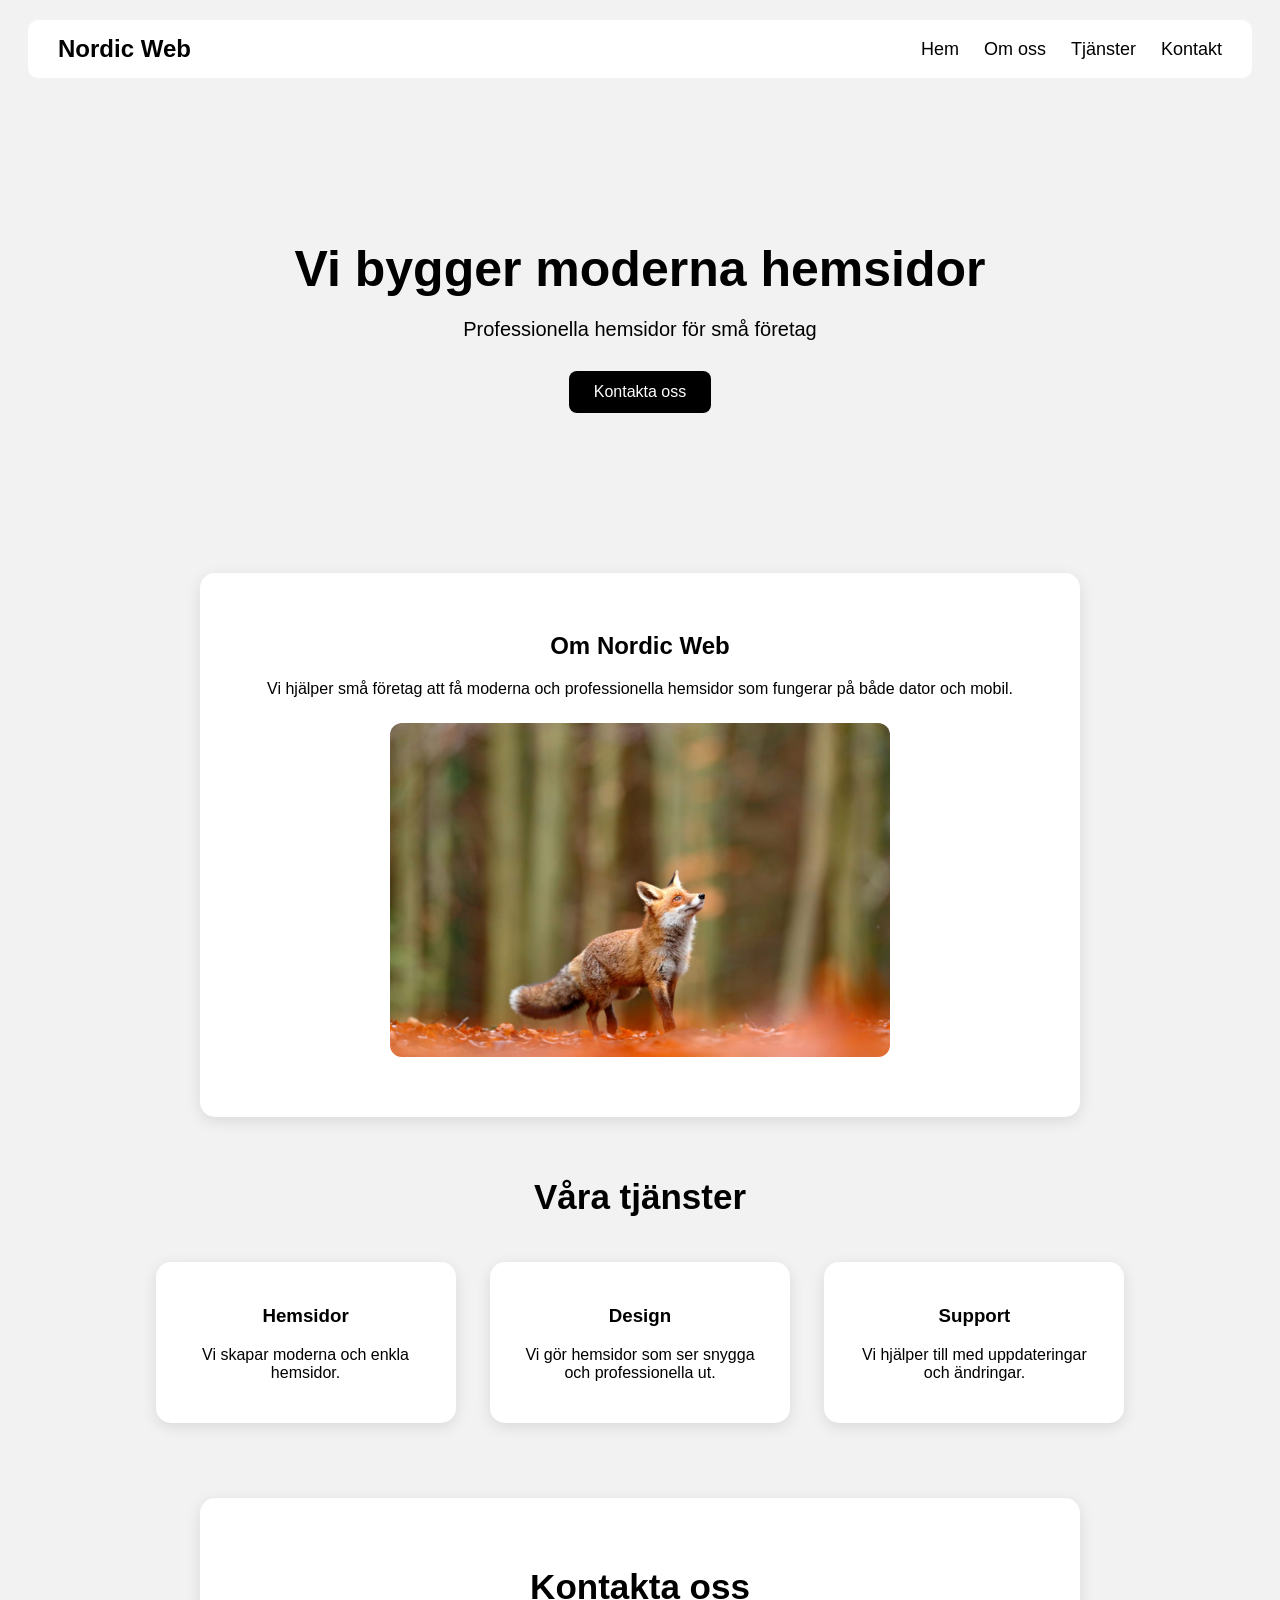
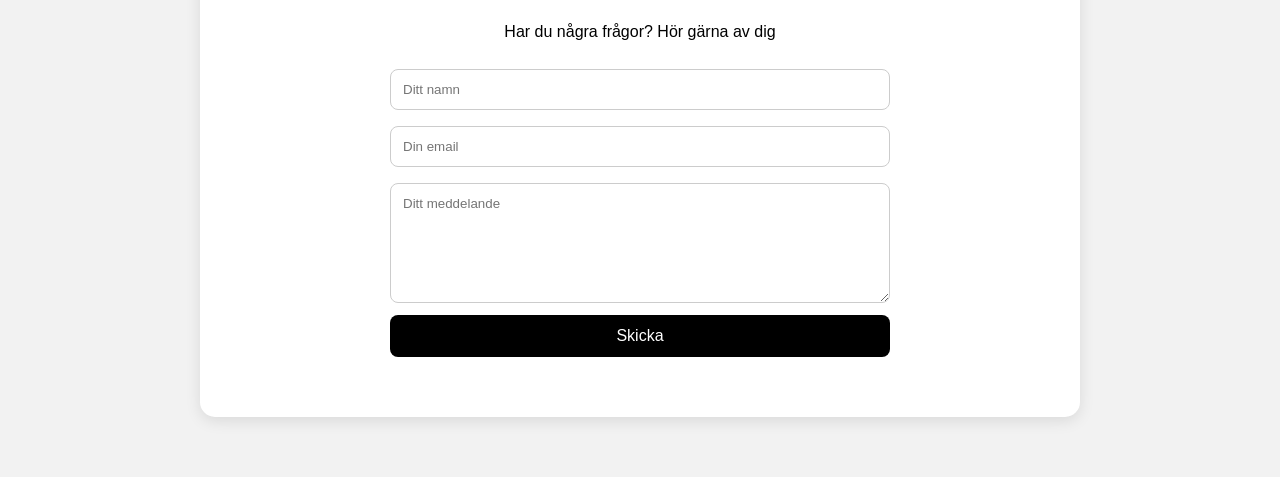
==== index.html @ 2dbf31d2 "Add files via upload" ====
<!DOCTYPE html>
<html>
<head>
    <link rel="stylesheet" href="style.css">
    <meta charset="UTF-8">
    <title>Nordic Web</title>
</head>

<body>
<nav>
    <h2>Nordic Web</h2>

    <div>
        <a href="#">Hem</a>
        <a href="#om-oss">Om oss</a>
        <a href="#tjanster">Tjänster</a>
        <a href="#kontakt">Kontakt</a>
    </div>
</nav>
  
    <section class="hero">
    <h1>Vi bygger moderna hemsidor</h1>
    <p>Professionella hemsidor för små företag</p>
    <button onclick="gaTillKontakt()">Kontakta oss</button>
</section>
  
   <section id="om-oss">
    <h2>Om Nordic Web</h2>
    <p>
        Vi hjälper små företag att få moderna och professionella hemsidor
        som fungerar på både dator och mobil.

        <img src="images/bild.jpg" alt="Bild på företaget">
    </p>
</section>
        <section id="tjanster">
    <h2>Våra tjänster</h2>

   <div class="service">
    <h3>Hemsidor</h3>
    <p>Vi skapar moderna och enkla hemsidor.</p>
</div>

<div class="service">
    <h3>Design</h3>
    <p>Vi gör hemsidor som ser snygga och professionella ut.</p>
</div>

<div class="service">
    <h3>Support</h3>
    <p>Vi hjälper till med uppdateringar och ändringar.</p>
</div>
</section>

<section id="kontakt">
    <h2>Kontakta oss</h2>
    <p>Har du några frågor? Hör gärna av dig</p>

    <form>
        <input type="text" placeholder="Ditt namn">
        <input type="email" placeholder="Din email">
        <textarea placeholder="Ditt meddelande"></textarea>
        <button type="submit">Skicka</button>
    </form>

</section>

<script src="script.js"></script>

</body>
</html>
---- style.css ----
html {
    scroll-behavior: smooth;
}
body {
  
    background-color: #f2f2f2;
    font-family: Arial, sans-serif;
    text-align: center;
}
header {
    background-color: white;
    padding: 30px;
    margin: 20px;
    border-radius: 15px;
}
button {
    background-color: black;
    color: white;
    padding: 12px 25px;
    border: none;
    border-radius: 8px;
    font-size: 16px;
    cursor: pointer;
}
button:hover {
    background-color: gray;
}
img {
    width: 400px;
    border-radius: 10px;
}
nav {
    background-color: white;
    padding: 15px 30px;
    margin: 20px;
    border-radius: 10px;
    display: flex;
    justify-content: space-between;
    align-items: center;
}

nav h2 {
    margin: 0;
}

nav div {
    display: flex;
    gap: 25px;
}

nav a {
    color: black;
    text-decoration: none;
    font-size: 18px;
    margin: 0;
}

form {
    max-width: 500px;
    margin: 20px auto;
}

input,
textarea {
    width: 100%;
    padding: 12px;
    margin: 8px 0;
    border: 1px solid #ccc;
    border-radius: 8px;
    box-sizing: border-box;
    font-family: Arial, sans-serif;
}

textarea {
    height: 120px;
    resize: vertical;
}

form button {
    width: 100%;
}
.hero {
    padding: 100px 20px;
    text-align: center;
}

.hero h1 {
    font-size: 50px;
    margin-bottom: 20px;
}

.hero p {
    font-size: 20px;
    margin-bottom: 30px;
}
#om-oss {
    max-width: 800px;
    margin: 60px auto;
    padding: 40px;
    text-align: center;
    background-color: white;
    border-radius: 15px;
    box-shadow: 0 4px 15px rgba(0, 0, 0, 0.1);
}
.service {
    background-color: white;
    padding: 25px;
    margin: 15px;
    border-radius: 15px;
    display: inline-block;
    width: 250px;
    vertical-align: top;
    box-shadow: 0 4px 15px rgba(0, 0, 0, 0.1);
}
#tjanster {
    text-align: center;
    margin: 60px auto;
}

#tjanster h2 {
    font-size: 35px;
    margin-bottom: 30px;
}
.service {
    transition: transform 0.2s ease;
}

.service:hover {
    transform: translateY(-5px);
}
#kontakt {
    max-width: 800px;
    margin: 60px auto;
    padding: 40px;
    background-color: white;
    border-radius: 15px;
    box-shadow: 0 4px 15px rgba(0, 0, 0, 0.1);
    text-align: center;
}

#kontakt h2 {
    font-size: 35px;
    margin-bottom: 10px;
}
#om-oss img {
    width: 100%;
    max-width: 500px;
    margin-top: 25px;
    border-radius: 12px;
}
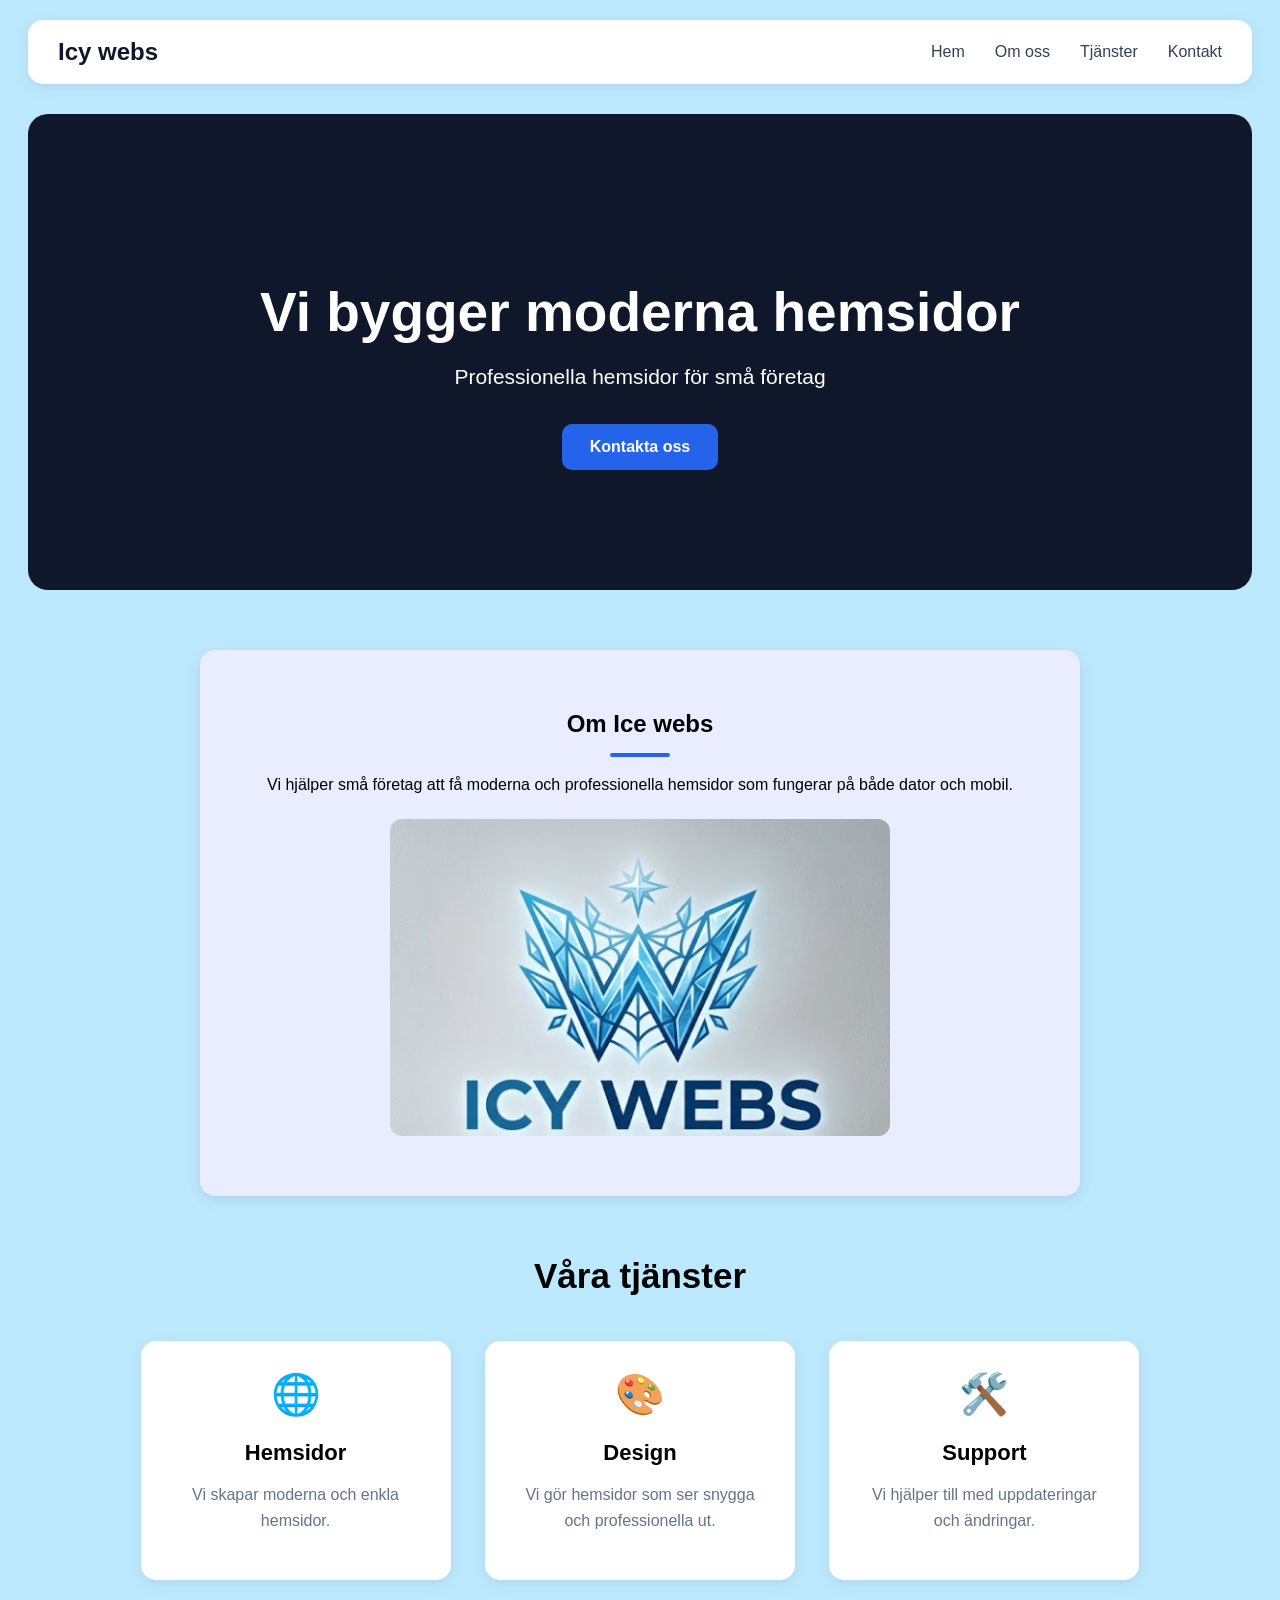
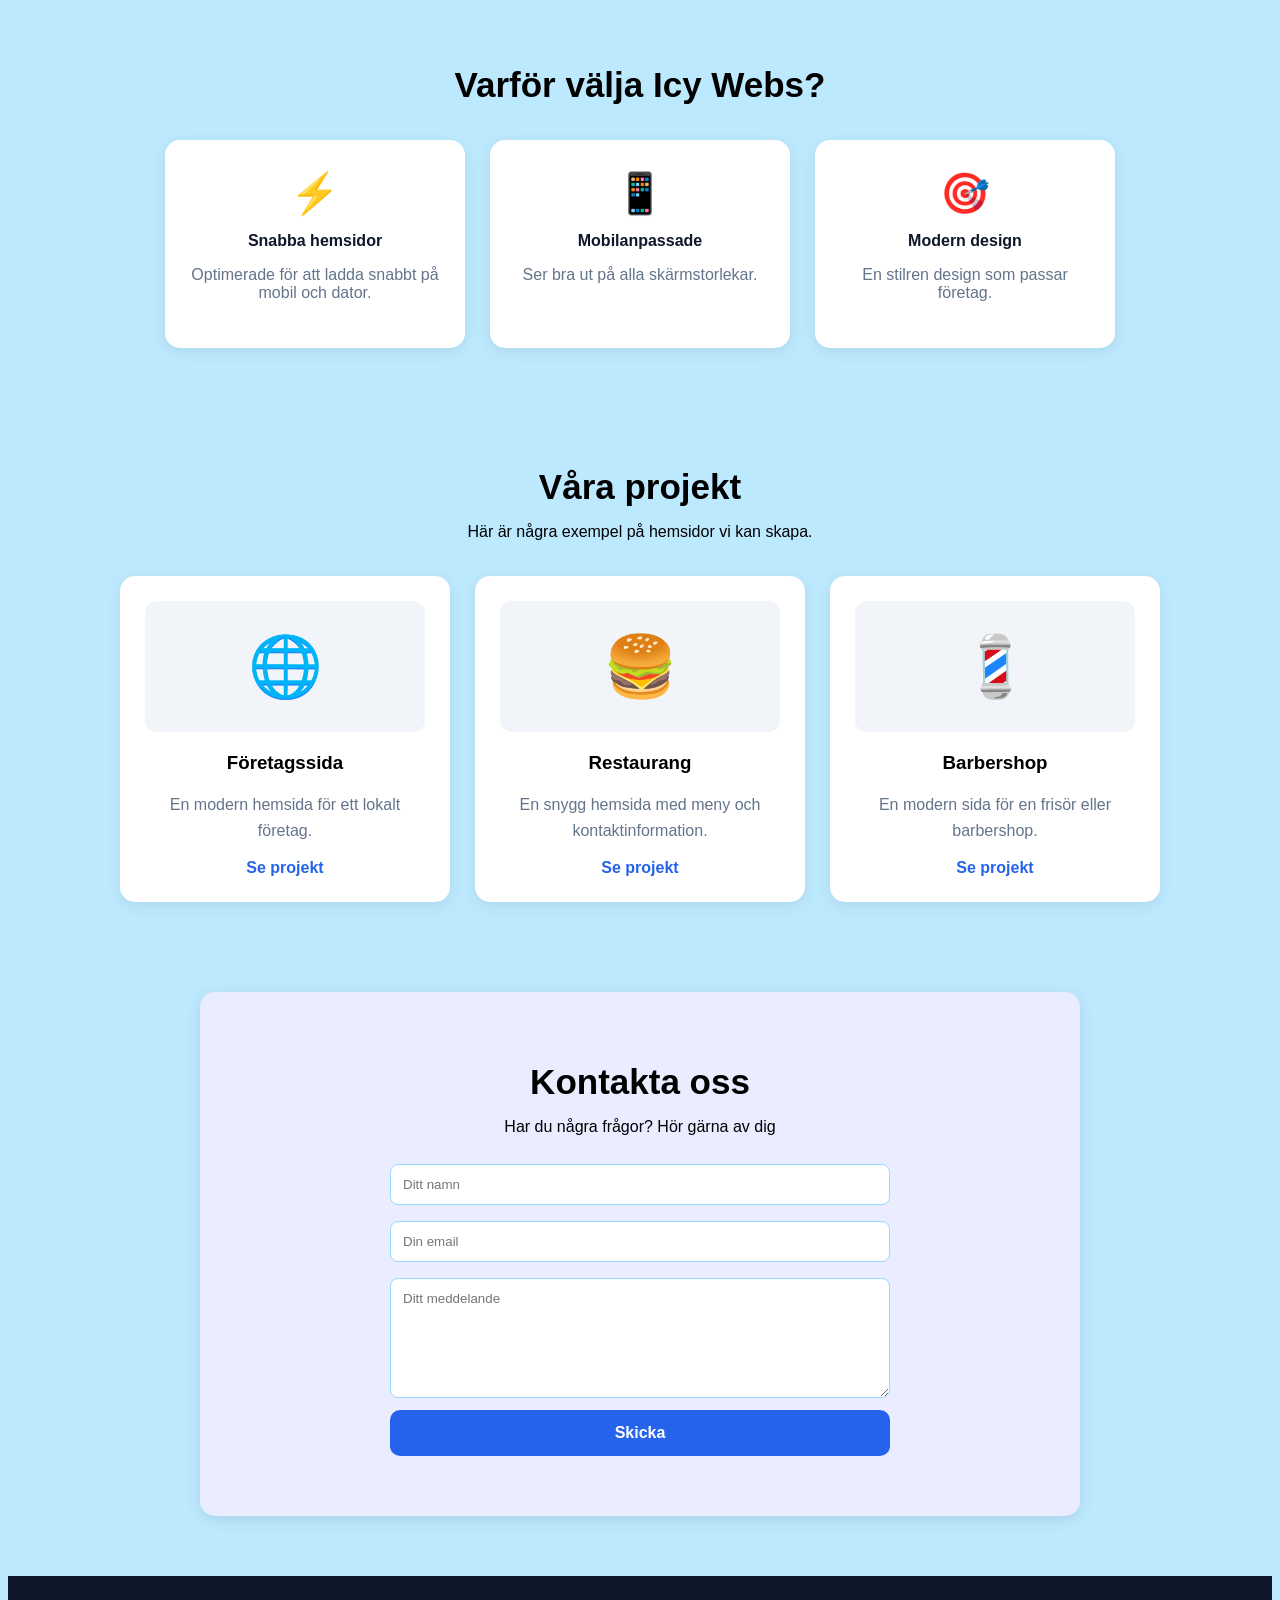
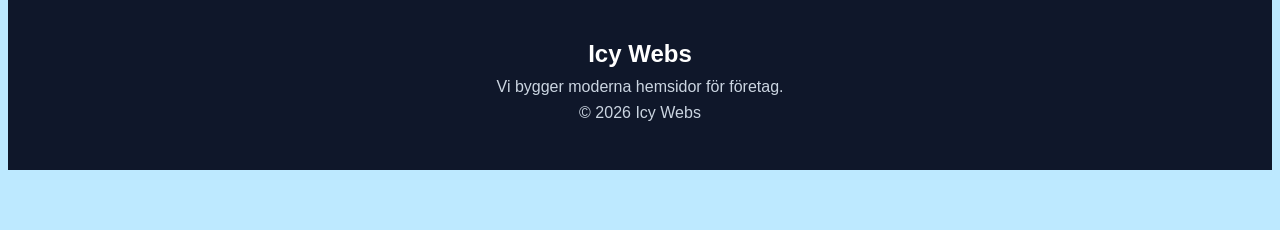
==== commit d1eb1863: "Add files via upload" ====
--- a/index.html
+++ b/index.html
@@ -3,12 +3,12 @@
 <head>
     <link rel="stylesheet" href="style.css">
     <meta charset="UTF-8">
-    <title>Nordic Web</title>
+    <title>Icy webs</title>
 </head>
 
 <body>
 <nav>
-    <h2>Nordic Web</h2>
+    <h2>Icy webs</h2>
 
     <div>
         <a href="#">Hem</a>
@@ -25,47 +25,107 @@
 </section>
   
    <section id="om-oss">
-    <h2>Om Nordic Web</h2>
+    <h2>Om Ice webs</h2>
     <p>
         Vi hjälper små företag att få moderna och professionella hemsidor
         som fungerar på både dator och mobil.
 
-        <img src="images/bild.jpg" alt="Bild på företaget">
+        <img src="images/bild.jpg.png" alt="Bild på företaget">
     </p>
 </section>
         <section id="tjanster">
     <h2>Våra tjänster</h2>
-
-   <div class="service">
+<div class="service">
+    <div class="service-icon">🌐</div>
     <h3>Hemsidor</h3>
     <p>Vi skapar moderna och enkla hemsidor.</p>
 </div>
 
 <div class="service">
+    <div class="service-icon">🎨</div>
     <h3>Design</h3>
     <p>Vi gör hemsidor som ser snygga och professionella ut.</p>
 </div>
 
 <div class="service">
+    <div class="service-icon">🛠️</div>
     <h3>Support</h3>
     <p>Vi hjälper till med uppdateringar och ändringar.</p>
 </div>
+
+<section id="why-us">
+    <h2>Varför välja Icy Webs?</h2>
+
+    <div class="stats">
+        <div class="stat-card">
+            <h3>⚡</h3>
+            <h4>Snabba hemsidor</h4>
+            <p>Optimerade för att ladda snabbt på mobil och dator.</p>
+        </div>
+
+        <div class="stat-card">
+            <h3>📱</h3>
+            <h4>Mobilanpassade</h4>
+            <p>Ser bra ut på alla skärmstorlekar.</p>
+        </div>
+
+        <div class="stat-card">
+            <h3>🎯</h3>
+            <h4>Modern design</h4>
+            <p>En stilren design som passar företag.</p>
+        </div>
+    </div>
+</section>
+
+<section id="projects">
+    <h2>Våra projekt</h2>
+    <p>Här är några exempel på hemsidor vi kan skapa.</p>
+
+    <div class="projects-container">
+
+        <div class="project-card">
+            <div class="project-image">🌐</div>
+            <h3>Företagssida</h3>
+            <p>En modern hemsida för ett lokalt företag.</p>
+           <a href="#">Se projekt</a>
+        </div>
+
+        <div class="project-card">
+            <div class="project-image">🍔</div>
+            <h3>Restaurang</h3>
+            <p>En snygg hemsida med meny och kontaktinformation.</p>
+            <a href="restaurang.html">Se projekt</a>
+        </div>
+
+        <div class="project-card">
+            <div class="project-image">💈</div>
+            <h3>Barbershop</h3>
+            <p>En modern sida för en frisör eller barbershop.</p>
+            <a href="#">Se projekt</a>
+        </div>
+
+    </div>
 </section>
 
 <section id="kontakt">
     <h2>Kontakta oss</h2>
     <p>Har du några frågor? Hör gärna av dig</p>
 
-    <form>
-        <input type="text" placeholder="Ditt namn">
-        <input type="email" placeholder="Din email">
-        <textarea placeholder="Ditt meddelande"></textarea>
+   <form id="contact-form">
+       <input type="text" placeholder="Ditt namn" required>
+<input type="email" placeholder="Din email" required>
+<textarea placeholder="Ditt meddelande" required></textarea>
         <button type="submit">Skicka</button>
     </form>
+    <p id="success-message">Tack för ditt meddelande!</p>
 
 </section>
 
 <script src="script.js"></script>
-
+<footer>
+    <h3>Icy Webs</h3>
+    <p>Vi bygger moderna hemsidor för företag.</p>
+    <p>© 2026 Icy Webs</p>
+</footer>
 </body>
 </html>
--- a/style.css
+++ b/style.css
@@ -3,7 +3,7 @@
 }
 body {
   
-    background-color: #f2f2f2;
+    background-color: #bde9ff;
     font-family: Arial, sans-serif;
     text-align: center;
 }
@@ -14,16 +14,20 @@
     border-radius: 15px;
 }
 button {
-    background-color: black;
+    background-color: #2563eb;
     color: white;
-    padding: 12px 25px;
+    padding: 14px 28px;
     border: none;
-    border-radius: 8px;
+    border-radius: 10px;
     font-size: 16px;
+    font-weight: bold;
     cursor: pointer;
-}
+    transition: 0.2s;
+}
+
 button:hover {
-    background-color: gray;
+    background-color: #1d4ed8;
+    transform: translateY(-2px);
 }
 img {
     width: 400px;
@@ -31,28 +35,36 @@
 }
 nav {
     background-color: white;
-    padding: 15px 30px;
+    padding: 18px 30px;
     margin: 20px;
-    border-radius: 10px;
+    border-radius: 15px;
     display: flex;
     justify-content: space-between;
     align-items: center;
+    box-shadow: 0 4px 15px rgba(0, 0, 0, 0.08);
 }
 
 nav h2 {
     margin: 0;
+    color: #0f172a;
 }
 
 nav div {
     display: flex;
-    gap: 25px;
+    gap: 30px;
 }
 
 nav a {
-    color: black;
+    color: #334155;
     text-decoration: none;
-    font-size: 18px;
+    font-size: 16px;
+    font-weight: 500;
     margin: 0;
+    transition: 0.2s;
+}
+
+nav a:hover {
+    color: #2563eb;
 }
 
 form {
@@ -65,7 +77,7 @@
     width: 100%;
     padding: 12px;
     margin: 8px 0;
-    border: 1px solid #ccc;
+    border: 1px solid #97d9ff;
     border-radius: 8px;
     box-sizing: border-box;
     font-family: Arial, sans-serif;
@@ -98,19 +110,35 @@
     margin: 60px auto;
     padding: 40px;
     text-align: center;
-    background-color: white;
+    background-color: rgb(234, 237, 255);
     border-radius: 15px;
     box-shadow: 0 4px 15px rgba(0, 0, 0, 0.1);
 }
 .service {
     background-color: white;
-    padding: 25px;
+    padding: 30px;
     margin: 15px;
     border-radius: 15px;
     display: inline-block;
     width: 250px;
     vertical-align: top;
-    box-shadow: 0 4px 15px rgba(0, 0, 0, 0.1);
+    box-shadow: 0 4px 15px rgba(0, 0, 0, 0.08);
+    transition: 0.2s;
+}
+
+.service:hover {
+    transform: translateY(-8px);
+    box-shadow: 0 8px 25px rgba(0, 0, 0, 0.12);
+}
+
+.service h3 {
+    font-size: 22px;
+    margin-bottom: 10px;
+}
+
+.service p {
+    color: #64748b;
+    line-height: 1.6;
 }
 #tjanster {
     text-align: center;
@@ -122,17 +150,17 @@
     margin-bottom: 30px;
 }
 .service {
-    transition: transform 0.2s ease;
+    transition: transform 0.3s ease;
 }
 
 .service:hover {
-    transform: translateY(-5px);
+    transform: translateY(-15px);
 }
 #kontakt {
     max-width: 800px;
     margin: 60px auto;
     padding: 40px;
-    background-color: white;
+    background-color: rgb(234, 237, 255);
     border-radius: 15px;
     box-shadow: 0 4px 15px rgba(0, 0, 0, 0.1);
     text-align: center;
@@ -147,4 +175,331 @@
     max-width: 500px;
     margin-top: 25px;
     border-radius: 12px;
+}
+.hero {
+    padding: 120px 20px;
+    text-align: center;
+    background-color: #0f172a;
+    color: white;
+    border-radius: 20px;
+    margin: 30px 20px;
+}
+
+.hero h1 {
+    font-size: 55px;
+    margin-bottom: 20px;
+}
+
+.hero p {
+    font-size: 21px;
+    margin-bottom: 35px;
+}
+.service-icon {
+    font-size: 40px;
+    margin-bottom: 15px;
+}
+#om-oss h2::after {
+    content: "";
+    display: block;
+    width: 60px;
+    height: 4px;
+    background-color: #2563eb;
+    margin: 15px auto 0;
+    border-radius: 5px;
+}
+footer {
+    background-color: #0f172a;
+    color: white;
+    text-align: center;
+    padding: 40px 20px;
+    margin-top: 60px;
+}
+
+footer h3 {
+    font-size: 24px;
+    margin-bottom: 10px;
+}
+
+footer p {
+    color: #cbd5e1;
+    margin: 8px;
+}
+#success-message {
+    display: none;
+    color: #2563eb;
+    font-weight: bold;
+    margin-top: 20px;
+}
+#why-us {
+    text-align: center;
+    margin: 70px auto;
+}
+
+#why-us h2 {
+    font-size: 35px;
+    margin-bottom: 35px;
+}
+
+.stats {
+    display: flex;
+    justify-content: center;
+    gap: 25px;
+    flex-wrap: wrap;
+}
+
+.stat-card {
+    background: white;
+    width: 260px;
+    padding: 30px 20px;
+    border-radius: 15px;
+    box-shadow: 0 4px 15px rgba(0,0,0,0.08);
+    transition: 0.2s;
+}
+
+.stat-card:hover {
+    transform: translateY(-8px);
+}
+
+.stat-card h3 {
+    font-size: 40px;
+    margin: 0;
+}
+
+.stat-card h4 {
+    margin: 15px 0 10px;
+    color: #0f172a;
+}
+
+.stat-card p {
+    color: #64748b;
+}
+#projects {
+    text-align: center;
+    margin: 70px auto;
+    padding: 20px;
+}
+
+#projects h2 {
+    font-size: 35px;
+    margin-bottom: 10px;
+}
+
+.projects-container {
+    display: flex;
+    justify-content: center;
+    gap: 25px;
+    flex-wrap: wrap;
+    margin-top: 35px;
+}
+
+.project-card {
+    background-color: white;
+    width: 280px;
+    padding: 25px;
+    border-radius: 15px;
+    box-shadow: 0 4px 15px rgba(0, 0, 0, 0.08);
+    transition: 0.2s;
+}
+
+.project-card:hover {
+    transform: translateY(-8px);
+}
+
+.project-image {
+    font-size: 60px;
+    background-color: #f1f5f9;
+    padding: 30px;
+    border-radius: 12px;
+}
+
+.project-card h3 {
+    margin-top: 20px;
+}
+
+.project-card p {
+    color: #64748b;
+    line-height: 1.6;
+}
+
+.project-card a {
+    color: #2563eb;
+    text-decoration: none;
+    font-weight: bold;
+}
+.restaurant-hero {
+    background-size: cover;
+background-position: center;
+background-blend-mode: darken;
+background-color: rgba(0, 0, 0, 0.45);
+    background-color: #0f172a;
+    color: white;
+    text-align: center;
+    padding: 120px 20px;
+    margin: 30px 20px;
+    border-radius: 20px;
+}
+
+.restaurant-hero h1 {
+    font-size: 50px;
+    margin-bottom: 20px;
+}
+
+.restaurant-hero p {
+    font-size: 20px;
+    margin-bottom: 30px;
+}
+
+.restaurant-hero a {
+    display: inline-block;
+    background-color: #2563eb;
+    color: white;
+    padding: 14px 28px;
+    border-radius: 10px;
+    text-decoration: none;
+    font-weight: bold;
+}
+
+#menu {
+    text-align: center;
+    margin: 70px auto;
+}
+
+#menu h2 {
+    font-size: 35px;
+    margin-bottom: 35px;
+}
+
+.menu-container {
+    display: flex;
+    justify-content: center;
+    gap: 25px;
+    flex-wrap: wrap;
+}
+
+.menu-card {
+    background-color: white;
+    width: 250px;
+    padding: 30px;
+    border-radius: 15px;
+    box-shadow: 0 4px 15px rgba(0, 0, 0, 0.08);
+    transition: 0.2s;
+}
+
+.menu-card:hover {
+    transform: translateY(-8px);
+}
+
+.menu-card h3 {
+    font-size: 22px;
+}
+
+.menu-card p {
+    color: #64748b;
+    line-height: 1.6;
+}
+
+.menu-card strong {
+    color: #2563eb;
+    font-size: 20px;
+}
+.restaurant-about {
+    max-width: 800px;
+    margin: 70px auto;
+    padding: 40px;
+    background-color: white;
+    border-radius: 15px;
+    text-align: center;
+    box-shadow: 0 4px 15px rgba(0, 0, 0, 0.08);
+}
+
+.restaurant-about h2 {
+    font-size: 35px;
+    margin-bottom: 15px;
+}
+
+.restaurant-about p {
+    color: #64748b;
+    font-size: 18px;
+    line-height: 1.7;
+}
+.menu-card img {
+    width: 100%;
+    height: 180px;
+    object-fit: cover;
+    border-radius: 10px;
+    margin-bottom: 15px;
+}
+.restaurant-info {
+    display: flex;
+    justify-content: center;
+    gap: 25px;
+    flex-wrap: wrap;
+    margin: 70px 20px;
+}
+
+.info-card {
+    background-color: white;
+    width: 250px;
+    padding: 25px;
+    text-align: center;
+    border-radius: 15px;
+    box-shadow: 0 4px 15px rgba(0, 0, 0, 0.08);
+}
+
+.info-card h3 {
+    font-size: 20px;
+}
+
+.info-card p {
+    color: #64748b;
+}
+.info-card {
+    overflow-wrap: anywhere;
+}
+
+.info-card p {
+    margin: 8px 0;
+    line-height: 1.5;
+}
+.book-button {
+    display: inline-block;
+    background-color: white;
+  color: white !important;
+    padding: 14px 28px;
+    margin-left: 10px;
+    border-radius: 10px;
+    text-decoration: none;
+    font-weight: bold;
+}
+
+.book-button:hover {
+    transform: translateY(-2px);
+}
+.restaurant-hero a {
+    transition: transform 0.25s ease, background-color 0.25s ease;
+}
+
+.restaurant-hero a:hover {
+    transform: translateY(-4px);
+}
+#booking {
+    max-width: 800px;
+    margin: 70px auto;
+    padding: 40px;
+    background-color: white;
+    border-radius: 15px;
+    box-shadow: 0 4px 15px rgba(0, 0, 0, 0.08);
+    text-align: center;
+}
+
+#booking-form {
+    max-width: 500px;
+    margin: 20px auto;
+}
+
+#booking-message {
+    display: none;
+    color: #2563eb;
+    font-weight: bold;
+    margin-top: 20px;
 }
